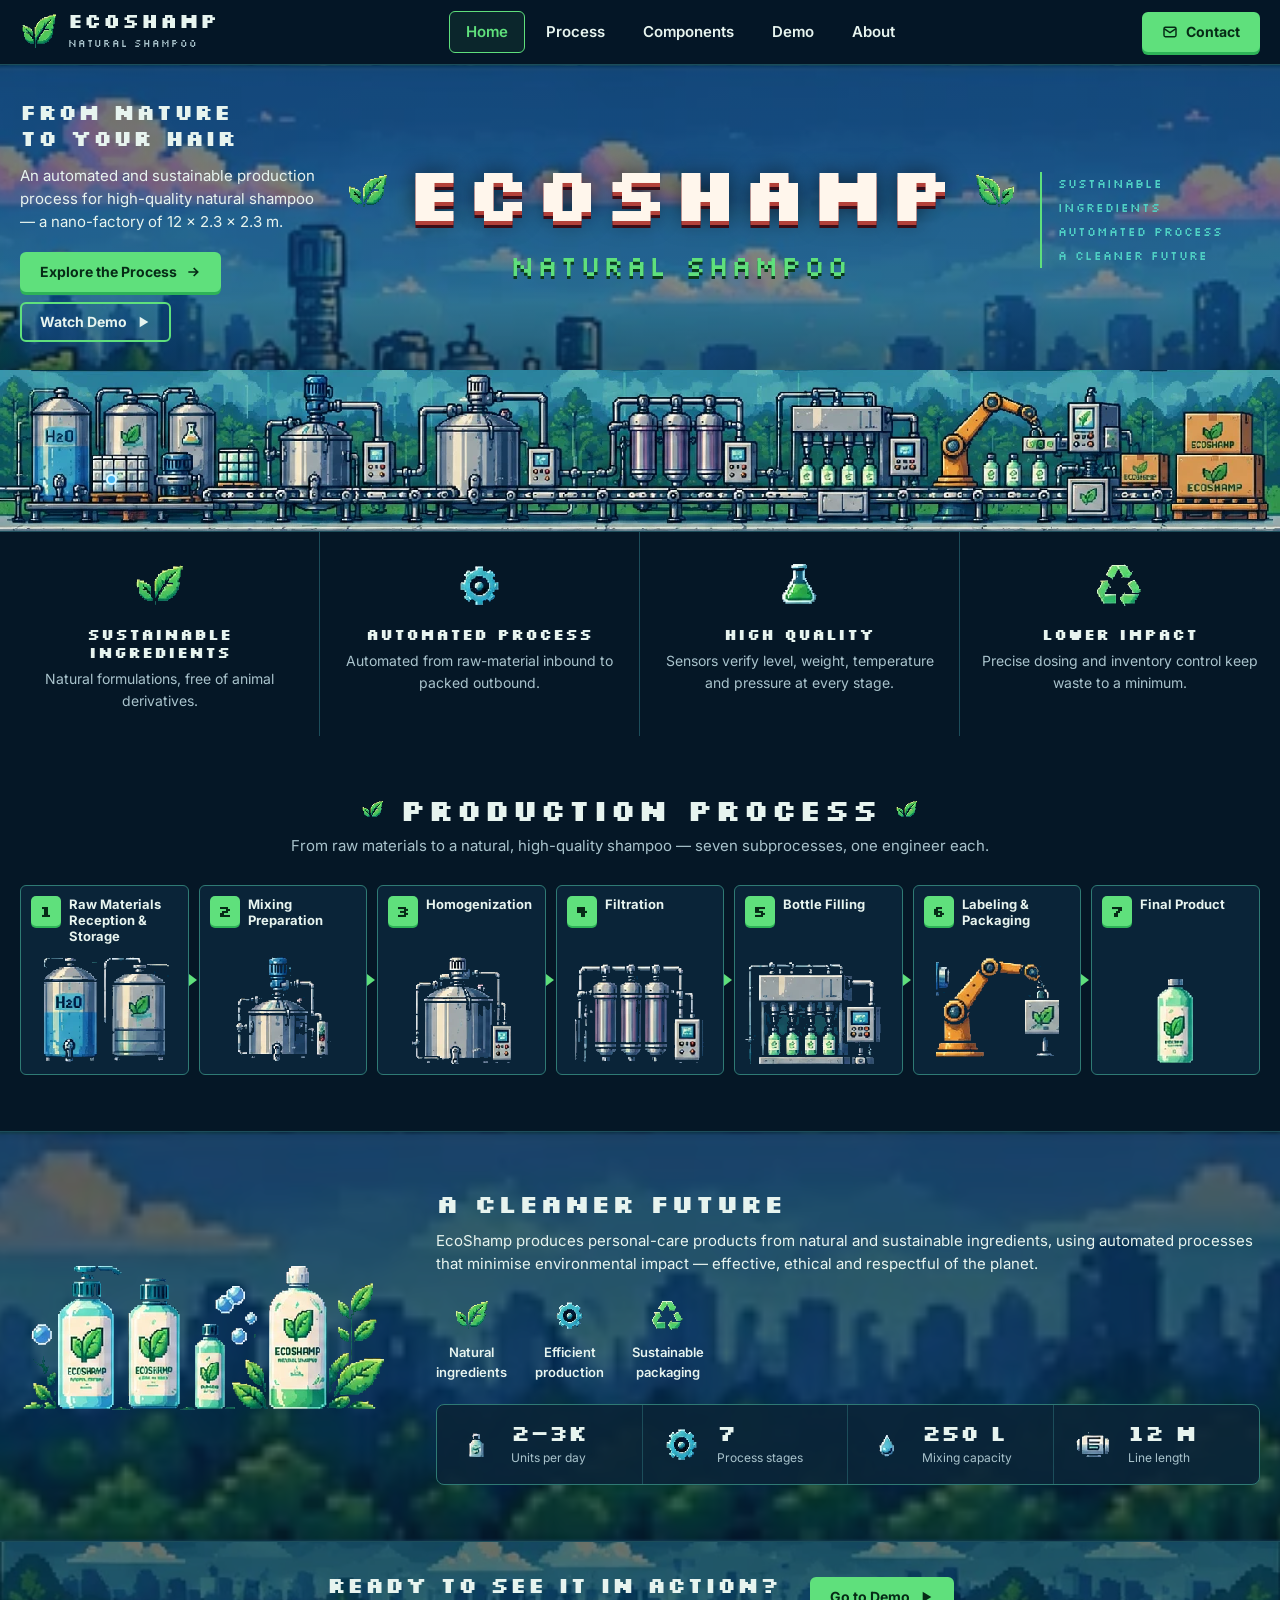
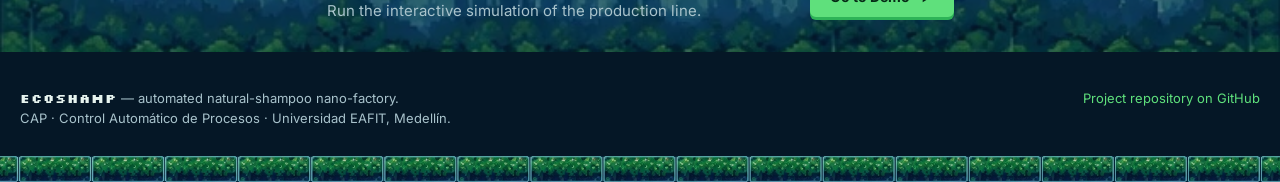
==== website/index.html @ e1535c57 "Add project website (home, process, components, interactive demo, about) Static HTML/CSS/JS site in " ====
<!doctype html>
<html lang="en">
<head>
<meta charset="utf-8">
<meta name="viewport" content="width=device-width, initial-scale=1">
<title>EcoShamp · Natural Shampoo</title>
<meta name="description" content="EcoShamp: an automated nano-factory for natural, sustainable shampoo. Seven subprocesses, sensors, actuators and control — Universidad EAFIT.">
<link rel="icon" href="assets/img/leaf_logo.png">
<link rel="preconnect" href="https://fonts.googleapis.com">
<link rel="preconnect" href="https://fonts.gstatic.com" crossorigin>
<link href="https://fonts.googleapis.com/css2?family=Inter:wght@400;500;600;700&family=Silkscreen:wght@400;700&display=swap" rel="stylesheet">
<link rel="stylesheet" href="assets/css/style.css">
<script src="assets/js/data.js"></script>
<script src="assets/js/common.js"></script>
</head>
<body>
<main>
  <section class="banner hero">
    <div class="sky"></div>
    <div class="wrap">
      <div class="hero-copy">
        <h3>From nature<br>to your hair</h3>
        <p>An automated and sustainable production process for high-quality natural shampoo — a nano-factory of 12 × 2.3 × 2.3 m.</p>
        <div class="btns">
          <a class="btn primary" href="process.html">Explore the Process <span style="display:inline-flex;width:16px" data-svg="arrow"></span></a>
          <a class="btn" href="demo.html">Watch Demo <span style="display:inline-flex;width:16px" data-svg="play"></span></a>
        </div>
      </div>
      <div class="hero-title">
        <div class="leafs"><img class="px" src="assets/img/f_leaf.png" alt=""><h1 class="title-xl">EcoShamp</h1><img class="px" src="assets/img/f_leaf.png" alt="" style="transform:scaleX(-1)"></div>
        <div class="title-sub" style="margin-top:14px">Natural Shampoo</div>
      </div>
      <ul class="hero-tags">
        <li>Sustainable ingredients</li>
        <li>Automated process</li>
        <li>A cleaner future</li>
      </ul>
    </div>
    <div class="hero-line line-stage">
      <img class="px" src="assets/img/line_full.webp" alt="The EcoShamp production line: storage tanks, mixer, homogenizer, filters, bottle filler, robotic labelling arm and packed boxes">
      <div class="belt" style="top:72%"></div>
    </div>
  </section>

  <section class="features" aria-label="Key features">
    <div class="feature"><img class="px" src="assets/img/f_leaf.png" alt=""><h3>Sustainable ingredients</h3><p>Natural formulations, free of animal derivatives.</p></div>
    <div class="feature"><img class="px" src="assets/img/f_gear.png" alt=""><h3>Automated process</h3><p>Automated from raw-material inbound to packed outbound.</p></div>
    <div class="feature"><img class="px" src="assets/img/f_flask.png" alt=""><h3>High quality</h3><p>Sensors verify level, weight, temperature and pressure at every stage.</p></div>
    <div class="feature"><img class="px" src="assets/img/f_recycle.png" alt=""><h3>Lower impact</h3><p>Precise dosing and inventory control keep waste to a minimum.</p></div>
  </section>

  <section class="section">
    <div class="wrap">
      <div class="section-head">
        <h2><img class="px" src="assets/img/f_leaf.png" alt="">Production process<img class="px" src="assets/img/f_leaf.png" alt=""></h2>
        <p>From raw materials to a natural, high-quality shampoo — seven subprocesses, one engineer each.</p>
      </div>
      <div class="stage-cards" id="stage-cards"></div>
    </div>
  </section>

  <section class="section impact">
    <div class="bg"></div>
    <div class="wrap">
      <img class="px" src="assets/img/bottle_group.png" alt="EcoShamp bottles">
      <div>
        <h2>A cleaner future</h2>
        <p>EcoShamp produces personal-care products from natural and sustainable ingredients, using automated processes that minimise environmental impact — effective, ethical and respectful of the planet.</p>
        <div class="pillars">
          <div><img class="px" src="assets/img/f_leaf.png" alt="">Natural<br>ingredients</div>
          <div><img class="px" src="assets/img/f_gear.png" alt="">Efficient<br>production</div>
          <div><img class="px" src="assets/img/f_recycle.png" alt="">Sustainable<br>packaging</div>
        </div>
        <div class="stats">
          <div class="stat"><img class="px" src="assets/img/icons/s_presence.png" alt=""><div><b>2–3k</b><span>Units per day</span></div></div>
          <div class="stat"><img class="px" src="assets/img/f_gear.png" alt=""><div><b>7</b><span>Process stages</span></div></div>
          <div class="stat"><img class="px" src="assets/img/icons/s_level.png" alt=""><div><b>250 L</b><span>Mixing capacity</span></div></div>
          <div class="stat"><img class="px" src="assets/img/icons/a_conveyor_motor.png" alt=""><div><b>12 m</b><span>Line length</span></div></div>
        </div>
      </div>
    </div>
  </section>

  <section class="cta">
    <div class="bg"></div>
    <div class="wrap">
      <div>
        <h2>Ready to see it in action?</h2>
        <p class="muted">Run the interactive simulation of the production line.</p>
      </div>
      <a class="btn primary" href="demo.html">Go to Demo <span style="display:inline-flex;width:16px" data-svg="play"></span></a>
    </div>
  </section>
</main>
<script>
document.addEventListener('DOMContentLoaded', () => {
  $$('[data-svg]').forEach(el => el.innerHTML = SVG[el.dataset.svg]);
  $('#stage-cards').innerHTML = STAGES.map(s => `
    <a class="stage-card" href="process.html#${s.id}">
      <header><span class="num">${s.n}</span><span>${esc(s.name)}</span></header>
      <div class="art">${spriteImgs(s.n === 1 ? ['tank_h2o', 'tank_leaf'] : s.n === 6 ? ['robot_arm'] : s.n === 7 ? ['final_bottle'] : s.sprites)}</div>
    </a>`).join('');
  animateBelt($('.hero .belt'));
});
</script>
</body>
</html>
---- website/assets/css/style.css ----
:root {
  --bg: #051726;
  --bg-2: #08213a;
  --panel: #0a2438;
  --panel-2: #0d2d45;
  --line: #1c4d5a;
  --line-strong: #2f7a74;
  --green: #5fe07c;
  --green-deep: #2eb358;
  --green-ink: #062b16;
  --teal: #4fd1c5;
  --blue: #45b4f0;
  --amber: #f3c13a;
  --red: #ff5d5d;
  --text: #e7f4ef;
  --text-2: #a9c3cc;
  --muted: #7896a3;
  --radius: 6px;
  --display: "Silkscreen", "Press Start 2P", monospace;
  --body: "Inter", system-ui, -apple-system, "Segoe UI", sans-serif;
  --maxw: 1320px;
}

* { box-sizing: border-box; }
html { scroll-behavior: smooth; }
body {
  margin: 0;
  background: var(--bg);
  color: var(--text);
  font-family: var(--body);
  font-size: 15px;
  line-height: 1.55;
  -webkit-font-smoothing: antialiased;
}
img { max-width: 100%; display: block; }
.px { image-rendering: pixelated; image-rendering: crisp-edges; }
a { color: var(--green); text-decoration: none; }
a:hover { text-decoration: underline; }
h1, h2, h3, h4 { margin: 0; font-weight: 700; line-height: 1.2; }
p { margin: 0; }
.wrap { max-width: var(--maxw); margin: 0 auto; padding: 0 20px; }

/* ---------- Nav ---------- */
.nav {
  position: sticky; top: 0; z-index: 50;
  background: rgba(5, 23, 38, 0.92);
  backdrop-filter: blur(8px);
  border-bottom: 1px solid var(--line);
}
.nav .wrap { display: flex; align-items: center; gap: 24px; height: 64px; }
.brand { display: flex; align-items: center; gap: 10px; color: var(--text); }
.brand:hover { text-decoration: none; }
.brand img { width: 38px; height: 38px; }
.brand b { font-family: var(--display); font-size: 20px; letter-spacing: 1px; display: block; line-height: 1; }
.brand small { font-family: var(--display); font-size: 10px; color: var(--text-2); letter-spacing: 1px; }
.nav ul { list-style: none; display: flex; gap: 4px; margin: 0 auto; padding: 0; }
.nav ul a {
  display: block; padding: 8px 16px; border-radius: var(--radius);
  color: var(--text); font-weight: 600; border: 1px solid transparent;
}
.nav ul a:hover { text-decoration: none; background: var(--panel-2); }
.nav ul a[aria-current="page"] { border-color: var(--green); color: var(--green); background: rgba(95, 224, 124, 0.08); }
.nav-toggle { display: none; margin-left: auto; background: none; border: 1px solid var(--line); color: var(--text); border-radius: var(--radius); padding: 6px 10px; font-size: 18px; }

/* ---------- Buttons ---------- */
.btn {
  display: inline-flex; align-items: center; gap: 8px; justify-content: center;
  padding: 10px 18px; border-radius: var(--radius);
  font: 700 14px/1 var(--body); cursor: pointer;
  border: 2px solid var(--green); color: var(--text); background: transparent;
  transition: background .15s, transform .1s, color .15s;
}
.btn:hover { text-decoration: none; background: rgba(95, 224, 124, 0.12); }
.btn:active { transform: translateY(1px); }
.btn.primary { background: var(--green); color: var(--green-ink); box-shadow: 0 3px 0 var(--green-deep); }
.btn.primary:hover { background: #7dea95; }
.btn.danger { border-color: var(--red); }
.btn.danger.on { background: var(--red); color: #2b0606; }
.btn[disabled] { opacity: .45; cursor: not-allowed; }
.btn svg { width: 16px; height: 16px; }

/* ---------- Common blocks ---------- */
.panel { background: var(--panel); border: 1px solid var(--line); border-radius: 8px; }
.panel-h { font-family: var(--display); font-size: 15px; color: var(--green); letter-spacing: .5px; text-transform: uppercase; }
.eyebrow { font-family: var(--display); color: var(--green); font-size: 13px; letter-spacing: 1px; text-transform: uppercase; }
.display { font-family: var(--display); letter-spacing: 1px; text-transform: uppercase; }
.title-xl {
  font-family: var(--display); text-transform: uppercase;
  font-size: clamp(34px, 7vw, 76px); letter-spacing: 2px; line-height: 1;
  color: #fff6ec;
  text-shadow: 0 4px 0 #b3413a, 0 7px 0 #3b0d18, 0 0 22px rgba(0,0,0,.6);
}
.title-sub { font-family: var(--display); color: var(--green); font-size: clamp(16px, 2.6vw, 28px); letter-spacing: 2px; text-transform: uppercase; text-shadow: 0 3px 0 #0b3a1c; }
.leafs { display: inline-flex; align-items: center; gap: 14px; }
.leafs img { width: clamp(28px, 4vw, 48px); }
.muted { color: var(--text-2); }
.small { font-size: 13px; }
.section { padding: 56px 0; border-bottom: 1px solid var(--line); }
.section-head { text-align: center; margin-bottom: 28px; }
.section-head h2 { font-family: var(--display); font-size: clamp(20px, 3vw, 30px); text-transform: uppercase; letter-spacing: 2px; display: inline-flex; align-items: center; gap: 14px; }
.section-head h2 img { width: 26px; }
.section-head p { color: var(--text-2); margin-top: 6px; }
.num {
  display: inline-grid; place-items: center; flex: none;
  width: 30px; height: 30px; border-radius: 5px;
  background: var(--green); color: var(--green-ink);
  font: 700 16px/1 var(--display);
  box-shadow: 0 2px 0 var(--green-deep);
}
.num.lg { width: 46px; height: 46px; font-size: 24px; }
.num.ghost { background: transparent; color: var(--teal); border: 2px solid var(--teal); box-shadow: none; border-radius: 50%; }
.chip { display: inline-flex; align-items: center; gap: 6px; font-size: 12px; padding: 3px 8px; border-radius: 4px; font-weight: 700; }
.chip.sensor { background: #1d5fae; color: #e6f1ff; }
.chip.actuator { background: #2a9d4f; color: #eafff0; }
.chip.control { background: #7a4bc4; color: #f3ecff; }
.chip.io { background: #9a6a12; color: #fff4dd; }
.status-dot { width: 10px; height: 10px; border-radius: 50%; display: inline-block; flex: none; }

/* ---------- Hero / banners ---------- */
.banner {
  position: relative; overflow: hidden;
  background: linear-gradient(#0b3552, #0a2a3f 55%, var(--bg));
  border-bottom: 1px solid var(--line);
}
.banner .sky { position: absolute; inset: 0; background: url(../img/landscape.webp) center 30% / cover; opacity: .55; }
.banner .sky::after { content: ""; position: absolute; inset: 0; background: linear-gradient(180deg, rgba(5,23,38,.25), rgba(5,23,38,.1) 50%, rgba(5,23,38,.9)); }
.banner > .wrap { position: relative; }

.hero .wrap { display: grid; grid-template-columns: 300px 1fr 220px; gap: 24px; align-items: center; padding-top: 34px; padding-bottom: 20px; }
.hero-copy h3 { font-family: var(--display); font-size: 22px; letter-spacing: 1px; text-transform: uppercase; }
.hero-copy p { margin: 12px 0 18px; color: var(--text); }
.hero-copy .btns { display: flex; gap: 10px; flex-wrap: wrap; }
.hero-title { text-align: center; }
.hero-tags { list-style: none; margin: 0; padding: 0 0 0 16px; border-left: 2px solid var(--green); font-family: var(--display); color: var(--teal); font-size: 12px; letter-spacing: 1px; line-height: 2; }
.hero-line { position: relative; margin-top: 8px; }
.hero-line img { width: 100%; }

/* conveyor bottles animation over the line image */
.line-stage { position: relative; }
.line-stage .belt { position: absolute; left: 0; right: 0; height: 0; }
.bottle-token {
  position: absolute; width: 11px; height: 17px; margin-left: -5px; top: -17px;
  background: #9df0b4; border: 2px solid #1d6b3a; border-radius: 2px 2px 3px 3px;
  box-shadow: 0 0 6px rgba(95,224,124,.7);
}
.bottle-token::before { content: ""; position: absolute; left: 1px; right: 1px; top: -5px; height: 4px; background: #e8f7f0; border: 1px solid #1d6b3a; }
.fluid-token { position: absolute; width: 11px; height: 11px; margin-left: -5px; top: -12px; border: 2px solid #d9f7ff; border-radius: 50%; background: var(--blue); box-shadow: 0 0 8px var(--blue); }

.page-banner .wrap { padding-top: 30px; padding-bottom: 24px; display: grid; grid-template-columns: 1fr minmax(0, 360px); gap: 24px; align-items: center; }
.page-banner h1 { font-family: var(--display); }
.page-banner .lead { font-size: 17px; margin-top: 10px; color: var(--text); }
.page-banner aside { color: var(--text); font-size: 14px; background: rgba(5,23,38,.7); border: 1px solid var(--line-strong); border-radius: 8px; padding: 14px 16px; }

/* ---------- Features ---------- */
.features { display: grid; grid-template-columns: repeat(4, 1fr); }
.feature { text-align: center; padding: 24px 18px; border-right: 1px solid var(--line); }
.feature:last-child { border-right: 0; }
.feature img { width: 58px; height: 58px; object-fit: contain; margin: 0 auto 12px; }
.feature h3 { font-family: var(--display); font-size: 15px; letter-spacing: 1px; text-transform: uppercase; }
.feature p { color: var(--text-2); font-size: 14px; margin-top: 6px; }

/* ---------- Process cards ---------- */
.stage-cards { display: grid; grid-template-columns: repeat(7, 1fr); gap: 10px; }
.stage-card {
  position: relative; display: flex; flex-direction: column;
  background: var(--panel); border: 1px solid var(--line-strong); border-radius: 6px;
  padding: 10px; color: var(--text); min-height: 190px; transition: border-color .15s, transform .15s;
}
.stage-card:hover { text-decoration: none; border-color: var(--green); transform: translateY(-2px); }
.stage-card header { display: flex; gap: 8px; align-items: flex-start; font-weight: 700; font-size: 13px; line-height: 1.25; min-height: 34px; }
.stage-card .art { flex: 1; display: flex; align-items: flex-end; justify-content: center; padding-top: 8px; }
.stage-card .art img { max-height: 110px; width: auto; }
.stage-card:not(:last-child)::after {
  content: ""; position: absolute; right: -11px; top: 50%; width: 0; height: 0; z-index: 2;
  border: 6px solid transparent; border-left: 8px solid var(--green); transform: translate(4px, -50%);
}

/* ---------- About / impact ---------- */
.impact { position: relative; overflow: hidden; }
.impact .bg { position: absolute; inset: 0; background: url(../img/forest_band.webp) bottom / cover; opacity: .35; }
.impact .wrap { position: relative; display: grid; grid-template-columns: 380px 1fr; gap: 36px; align-items: center; }
.impact h2 { font-family: var(--display); font-size: 26px; text-transform: uppercase; letter-spacing: 1px; }
.impact p { margin-top: 10px; color: var(--text); }
.pillars { display: flex; gap: 28px; margin: 20px 0 22px; flex-wrap: wrap; }
.pillars div { text-align: center; font-size: 13px; font-weight: 600; }
.pillars img { width: 40px; height: 40px; object-fit: contain; margin: 0 auto 6px; }
.stats { display: grid; grid-template-columns: repeat(4, 1fr); background: rgba(10, 36, 56, .92); border: 1px solid var(--line-strong); border-radius: 8px; }
.stat { display: flex; align-items: center; gap: 12px; padding: 16px; border-right: 1px solid var(--line); }
.stat:last-child { border-right: 0; }
.stat img { width: 46px; height: 46px; object-fit: contain; flex: none; }
.stat b { display: block; font-family: var(--display); font-size: 22px; line-height: 1.1; }
.stat span { font-size: 12px; color: var(--text-2); }

.cta { position: relative; overflow: hidden; padding: 30px 0; }
.cta .bg { position: absolute; inset: 0; background: url(../img/forest_strip.webp) center / cover; opacity: .45; }
.cta .wrap { position: relative; display: flex; align-items: center; justify-content: center; gap: 30px; flex-wrap: wrap; text-align: left; }
.cta h2 { font-family: var(--display); font-size: 22px; text-transform: uppercase; letter-spacing: 1px; }

/* ---------- Footer ---------- */
footer { position: relative; padding: 36px 0 28px; color: var(--text-2); font-size: 13px; }
footer .grass { position: absolute; left: 0; right: 0; bottom: 0; height: 26px; background: url(../img/grass_a.webp) repeat-x bottom / auto 26px; opacity: .8; }
footer .wrap { position: relative; display: flex; justify-content: space-between; gap: 20px; flex-wrap: wrap; padding-bottom: 26px; }

/* ---------- Process page ---------- */
.stepper { display: grid; grid-template-columns: repeat(7, 1fr); gap: 10px; }
.step {
  display: flex; align-items: center; gap: 10px; padding: 10px 12px; min-height: 58px;
  background: var(--panel); border: 1px solid var(--line-strong); border-radius: 6px;
  color: var(--text); font-weight: 600; font-size: 13px; line-height: 1.25; text-align: left; cursor: pointer; font-family: var(--body);
  position: relative;
}
.step:hover { border-color: var(--green); }
.step.active { border: 2px solid var(--green); background: rgba(95, 224, 124, .08); box-shadow: 0 0 0 3px rgba(95,224,124,.12); }
.step .num { width: 26px; height: 26px; font-size: 14px; }
.step img { width: 30px; height: 28px; object-fit: contain; }

.stage-detail { margin-top: 18px; }
.sd-head { display: grid; grid-template-columns: auto 1fr minmax(0, 520px); gap: 18px; align-items: center; padding: 16px 20px; }
.sd-head h2 { font-family: var(--display); font-size: 24px; text-transform: uppercase; letter-spacing: 1px; }
.sd-head .owner { color: var(--teal); font-size: 13px; margin-top: 4px; }
.sd-body { display: grid; grid-template-columns: 280px 1fr 330px; gap: 14px; margin-top: 14px; }
.sd-col { padding: 16px; }
.inputs { list-style: none; margin: 12px 0 0; padding: 0; display: grid; gap: 12px; }
.inputs li { display: flex; gap: 12px; align-items: center; }
.inputs .ico { width: 34px; height: 34px; border-radius: 6px; display: grid; place-items: center; background: var(--panel-2); border: 1px solid var(--line); flex: none; }
.inputs .ico img { width: 30px; height: 26px; object-fit: contain; }
.inputs b { display: block; font-size: 14px; }
.inputs span { font-size: 13px; color: var(--text-2); }
.scene {
  position: relative; border-radius: 6px; overflow: hidden; border: 1px solid var(--line-strong);
  background: url(../img/landscape.webp) center 20% / cover;
  display: flex; align-items: flex-end; justify-content: center; gap: 10px; padding: 26px 16px 0; min-height: 250px;
}
.scene::after { content: ""; position: absolute; left: 0; right: 0; bottom: 0; height: 26px; background: url(../img/conveyor_frame.webp) center / cover; opacity: .9; }
.scene img { position: relative; z-index: 1; max-height: 200px; width: auto; margin-bottom: 18px; filter: drop-shadow(0 4px 4px rgba(0,0,0,.4)); }
.flow { display: grid; grid-template-columns: repeat(auto-fit, minmax(150px, 1fr)); gap: 10px; margin-top: 12px; }
.flow-step { position: relative; background: var(--panel-2); border: 1px solid var(--line); border-radius: 6px; padding: 12px; }
.flow-step h4 { display: flex; align-items: center; gap: 8px; font-size: 14px; }
.flow-step h4 .num { width: 22px; height: 22px; font-size: 12px; }
.flow-step p { font-size: 13px; color: var(--text-2); margin-top: 6px; }
.kit { display: grid; grid-template-columns: repeat(3, 1fr); gap: 1px; background: var(--panel); border: 1px solid var(--line); border-radius: 6px; overflow: hidden; margin-top: 12px; }
.kit div { background: var(--panel); outline: 1px solid var(--line); padding: 10px 6px; text-align: center; font-size: 12px; font-weight: 600; line-height: 1.25; }
.kit img { width: 46px; height: 40px; object-fit: contain; margin: 0 auto 6px; }
.kit small { display: block; color: var(--text-2); font-weight: 400; }
.notes { list-style: none; margin: 10px 0 0; padding: 0; display: grid; gap: 6px; font-size: 13px; color: var(--text-2); }
.notes li::before { content: "▸ "; color: var(--green); }
.pager { display: flex; align-items: center; justify-content: space-between; gap: 16px; margin-top: 18px; flex-wrap: wrap; }
.dots { display: flex; align-items: center; }
.dots button { width: 34px; height: 34px; border-radius: 50%; border: 2px solid var(--line-strong); background: var(--panel); color: var(--text); font: 700 14px var(--body); cursor: pointer; }
.dots button.active { background: var(--green); color: var(--green-ink); border-color: var(--green); }
.dots i { width: 14px; height: 2px; background: var(--line-strong); }
.dims { display: flex; align-items: center; gap: 12px; padding: 12px 16px; }
.dims img { height: 40px; width: auto; }

.mef { margin-top: 14px; }
.mef table { width: 100%; border-collapse: collapse; font-size: 13px; }
.mef th, .mef td { text-align: left; padding: 7px 8px; border-bottom: 1px solid var(--line); vertical-align: top; }
.mef th { color: var(--text-2); font-weight: 600; }
.mef code, code { font-family: ui-monospace, "SF Mono", Menlo, monospace; font-size: 12.5px; background: var(--panel-2); padding: 1px 5px; border-radius: 3px; color: #cfe; }

/* ---------- Components page ---------- */
.comp-hero .wrap { grid-template-columns: minmax(0, 1fr) minmax(0, 1.1fr); }
.values { display: grid; grid-template-columns: repeat(4, 1fr); gap: 0; }
.values div { padding: 6px 16px; border-left: 1px solid var(--line-strong); }
.values img { width: 40px; height: 40px; object-fit: contain; margin-bottom: 8px; }
.values b { display: block; font-size: 15px; }
.values span { font-size: 13px; color: var(--text-2); }
.toolbar { display: flex; gap: 8px; flex-wrap: wrap; align-items: center; padding: 14px 0; }
.toolbar .tab { display: inline-flex; align-items: center; gap: 8px; padding: 9px 14px; border-radius: 6px; border: 1px solid var(--line-strong); background: var(--panel); color: var(--text); font: 600 14px var(--body); cursor: pointer; }
.toolbar .tab.active { background: var(--green); color: var(--green-ink); border-color: var(--green); }
.toolbar .tab img { width: 22px; height: 20px; object-fit: contain; }
.search { margin-left: auto; position: relative; }
.search input { width: 260px; max-width: 100%; padding: 10px 12px 10px 36px; border-radius: 6px; border: 1px solid var(--line-strong); background: var(--bg-2); color: var(--text); font: 14px var(--body); }
.search svg { position: absolute; left: 11px; top: 50%; transform: translateY(-50%); width: 16px; height: 16px; color: var(--text-2); }
.line-hotspots { position: relative; }
.hotspot { position: absolute; top: 0; bottom: 0; border: 2px solid transparent; border-radius: 6px; cursor: pointer; background: none; padding: 0; }
.hotspot:hover, .hotspot.active { border-color: var(--green); background: rgba(95,224,124,.08); }
.hotspot .num { position: absolute; top: 6px; left: 6px; width: 24px; height: 24px; font-size: 13px; }
.comp-layout { display: grid; grid-template-columns: 240px 1fr; gap: 16px; margin-top: 18px; }
.filters { padding: 16px; align-self: start; position: sticky; top: 80px; }
.filters label.h { display: block; font-weight: 700; font-size: 14px; margin: 14px 0 6px; }
.filters select { width: 100%; padding: 9px 10px; border-radius: 6px; border: 1px solid var(--line-strong); background: var(--bg-2); color: var(--text); font: 14px var(--body); }
.filters .check { display: flex; gap: 8px; align-items: center; font-size: 14px; padding: 4px 0; cursor: pointer; }
.filters input[type=checkbox] { accent-color: var(--green); width: 16px; height: 16px; }
.filters .btn { width: 100%; margin-top: 16px; }
.comp-head { display: flex; justify-content: space-between; align-items: center; gap: 10px; flex-wrap: wrap; margin-bottom: 12px; }
.comp-head h2 { font-size: 20px; }
.comp-head h2 span { color: var(--text-2); font-weight: 400; font-size: 15px; }
.comp-grid { display: grid; grid-template-columns: repeat(auto-fill, minmax(200px, 1fr)); gap: 12px; }
.comp {
  display: flex; flex-direction: column; background: var(--panel); border: 1px solid var(--line-strong); border-radius: 6px; padding: 10px 12px 12px;
}
.comp .top { display: flex; justify-content: space-between; align-items: flex-start; }
.comp .top img { width: 64px; height: 56px; object-fit: contain; margin: 0 auto; }
.comp h3 { font-size: 15px; margin-top: 8px; }
.comp p { font-size: 13px; color: var(--text-2); margin-top: 4px; flex: 1; }
.comp .foot { display: flex; justify-content: space-between; align-items: center; margin-top: 10px; gap: 6px; flex-wrap: wrap; }
.comp .foot .stages { font-size: 12px; background: var(--panel-2); border: 1px solid var(--line); border-radius: 4px; padding: 2px 7px; }
.comp .foot button { font: 600 12px var(--body); color: var(--text); background: none; border: 1px solid var(--green); border-radius: 4px; padding: 3px 8px; cursor: pointer; }
.empty { padding: 40px; text-align: center; color: var(--text-2); }

dialog { background: var(--panel); color: var(--text); border: 1px solid var(--green); border-radius: 8px; max-width: 520px; width: calc(100% - 32px); padding: 0; }
dialog::backdrop { background: rgba(2, 10, 18, .7); }
dialog .d-in { padding: 20px; }
dialog .d-top { display: flex; gap: 16px; align-items: center; }
dialog .d-top img { width: 80px; height: 70px; object-fit: contain; }
dialog h3 { font-size: 20px; }
dialog p { margin-top: 12px; color: var(--text-2); }
dialog .close { float: right; background: none; border: 0; color: var(--text); font-size: 22px; cursor: pointer; }

/* ---------- Demo page ---------- */
.demo-line { position: relative; margin-top: 14px; border-top: 1px solid var(--line); border-bottom: 1px solid var(--line); background: #0a2c43; }
.demo-line img.line { width: 100%; }
.demo-line .lbl { position: absolute; top: 6px; display: flex; align-items: center; gap: 6px; padding: 4px 8px; background: rgba(5,23,38,.85); border: 1px solid var(--line-strong); border-radius: 5px; font-size: 12px; font-weight: 700; cursor: pointer; color: var(--text); font-family: var(--body); transform: translateX(-50%); white-space: nowrap; }
.demo-line .lbl .num { width: 20px; height: 20px; font-size: 11px; }
.demo-line .lbl.active { border-color: var(--green); box-shadow: 0 0 0 2px rgba(95,224,124,.3); }
.demo-line .zone { position: absolute; top: 0; bottom: 0; pointer-events: none; transition: background .2s; }
.demo-line .zone.active { background: rgba(95, 224, 124, .1); box-shadow: inset 0 0 0 2px rgba(95,224,124,.5); }
.demo-line .zone.running::after { content: ""; position: absolute; left: 50%; top: 42px; width: 10px; height: 10px; margin-left: -5px; border-radius: 50%; background: var(--green); box-shadow: 0 0 10px var(--green); animation: blink 1s infinite; }
@keyframes blink { 50% { opacity: .2; } }
.demo-grid { display: grid; grid-template-columns: 1fr 1.15fr 1.25fr; gap: 12px; margin-top: 14px; }
.demo-grid .panel { padding: 14px 16px; }
.ctl-btns { display: grid; grid-template-columns: repeat(3, 1fr); gap: 8px; margin-top: 12px; }
.param { display: grid; grid-template-columns: 130px 1fr 70px; align-items: center; gap: 10px; font-size: 14px; margin-top: 8px; }
.param output { font-variant-numeric: tabular-nums; text-align: right; color: var(--text-2); }
input[type=range] { -webkit-appearance: none; appearance: none; width: 100%; height: 8px; border-radius: 4px; background: linear-gradient(90deg, var(--green) var(--p, 50%), #1a3d52 var(--p, 50%)); outline: none; }
input[type=range]::-webkit-slider-thumb { -webkit-appearance: none; width: 18px; height: 18px; border-radius: 50%; background: #d9f7ff; border: 3px solid var(--blue); cursor: pointer; }
input[type=range]::-moz-range-thumb { width: 14px; height: 14px; border-radius: 50%; background: #d9f7ff; border: 3px solid var(--blue); cursor: pointer; }
.kpis { display: grid; grid-template-columns: repeat(2, 1fr); gap: 8px; margin-top: 12px; }
.kpi { display: flex; gap: 8px; align-items: center; background: var(--panel-2); border: 1px solid var(--line); border-radius: 6px; padding: 10px 8px; min-width: 0; }
.kpi img { width: 30px; height: 30px; object-fit: contain; flex: none; }
.kpi b { display: block; font-size: 19px; font-variant-numeric: tabular-nums; line-height: 1.1; }
.kpi span { font-size: 11.5px; color: var(--text-2); line-height: 1.2; display: block; }
.demo-grid-2 { display: grid; grid-template-columns: 1fr 1.7fr 1.2fr; gap: 12px; margin-top: 12px; }
.demo-grid-2 > .panel { padding: 14px 16px; }
.info-scene { height: 110px; border-radius: 6px; margin-top: 10px; background: url(../img/landscape.webp) center 20% / cover; display: flex; align-items: flex-end; justify-content: center; gap: 4px; overflow: hidden; border: 1px solid var(--line-strong); }
.info-scene img { max-height: 96px; width: auto; }
.info-title { display: flex; gap: 10px; align-items: center; margin-top: 12px; font-weight: 700; font-size: 16px; }
.info-desc { font-size: 14px; color: var(--text); margin-top: 8px; }
.key-el { display: grid; grid-template-columns: repeat(4, 1fr); gap: 6px; margin-top: 8px; }
.key-el div { text-align: center; background: var(--panel-2); border: 1px solid var(--line); border-radius: 6px; padding: 8px 4px; font-size: 11px; line-height: 1.2; }
.key-el img { width: 34px; height: 30px; object-fit: contain; margin: 0 auto 4px; }
.info-btns { display: grid; grid-template-columns: 1fr 1fr; gap: 8px; margin-top: 12px; }
.tabs { display: flex; gap: 6px; flex-wrap: wrap; }
.tabs button { padding: 9px 16px; border-radius: 6px; border: 1px solid var(--line-strong); background: var(--panel-2); color: var(--text); font: 600 14px var(--body); cursor: pointer; }
.tabs button.active { background: var(--green); color: var(--green-ink); border-color: var(--green); }
.tab-body { margin-top: 12px; border: 1px solid var(--line); border-radius: 6px; min-height: 330px; background-color: #071d30; background-image: linear-gradient(rgba(79,209,197,.06) 1px, transparent 1px), linear-gradient(90deg, rgba(79,209,197,.06) 1px, transparent 1px); background-size: 22px 22px; padding: 14px; position: relative; }
.pf { display: flex; align-items: flex-end; justify-content: center; gap: 14px; min-height: 250px; position: relative; flex-wrap: wrap; padding-bottom: 22px; }
.pf::after { content: ""; position: absolute; left: 0; right: 0; bottom: 0; height: 18px; background: url(../img/conveyor_frame.webp) center / cover; opacity: .75; }
.pf figure { margin: 0; display: flex; flex-direction: column; align-items: center; gap: 6px; position: relative; z-index: 1; }
.pf figcaption { font-size: 12px; background: rgba(5,23,38,.9); border: 1px solid var(--line-strong); border-radius: 4px; padding: 3px 8px; text-align: center; }
.pf figcaption b { display: block; font-variant-numeric: tabular-nums; color: var(--text-2); font-weight: 500; }
.pf img { max-height: 150px; width: auto; }
.pf .arrow { align-self: center; color: var(--teal); font-size: 13px; font-weight: 700; text-align: center; }
.io-list { display: grid; grid-template-columns: 1fr 1fr; gap: 14px; }
.io-list h4 { font-size: 14px; margin-bottom: 8px; display: flex; gap: 8px; align-items: center; }
.io-row { display: flex; align-items: center; gap: 10px; padding: 6px 8px; border-radius: 5px; background: rgba(13, 45, 69, .8); margin-bottom: 6px; font-size: 13px; }
.io-row img { width: 30px; height: 26px; object-fit: contain; flex: none; }
.io-row .st { margin-left: auto; font-size: 11px; font-weight: 700; padding: 2px 6px; border-radius: 3px; background: #213b4d; color: var(--text-2); white-space: nowrap; }
.io-row .st.on { background: var(--green); color: var(--green-ink); }
.chart-wrap { position: relative; }
.chart-wrap canvas { width: 100%; height: 260px; display: block; }
.chart-tip { position: absolute; pointer-events: none; background: #06131f; border: 1px solid var(--line-strong); border-radius: 5px; padding: 6px 9px; font-size: 12px; white-space: nowrap; transform: translate(-50%, -110%); display: none; }
.chart-sel { display: flex; gap: 8px; align-items: center; margin-bottom: 8px; font-size: 13px; flex-wrap: wrap; }
.chart-sel select, .mini-sel { padding: 5px 8px; border-radius: 5px; border: 1px solid var(--line-strong); background: var(--bg-2); color: var(--text); font: 13px var(--body); }
.live { display: grid; grid-template-columns: repeat(2, 1fr); gap: 8px; margin-top: 10px; }
.reading { background: var(--panel-2); border: 1px solid var(--line); border-radius: 6px; padding: 9px 10px; }
.reading small { display: block; font-size: 12px; color: var(--text-2); line-height: 1.25; min-height: 30px; }
.reading b { font-size: 20px; font-variant-numeric: tabular-nums; }
.reading em { font-style: normal; font-size: 13px; color: var(--text-2); margin-left: 3px; }
.bar { height: 8px; border-radius: 4px; background: #1a3d52; margin-top: 6px; overflow: hidden; }
.bar i { display: block; height: 100%; background: var(--blue); transition: width .3s; }
.head-row h2 { white-space: nowrap; }
.head-row { display: flex; justify-content: space-between; align-items: center; gap: 8px; }
.mef-live { margin-top: 12px; }
.mef-states { display: grid; grid-template-columns: repeat(4, 1fr); gap: 5px; margin-top: 8px; }
.mef-states div { font: 600 11px/1.2 ui-monospace, Menlo, monospace; text-align: center; padding: 7px 3px; border-radius: 4px; border: 1px solid var(--line); background: var(--panel-2); color: var(--text-2); overflow-wrap: anywhere; }
.mef-states div.on { background: var(--green); color: var(--green-ink); border-color: var(--green); }
.lamps { display: flex; gap: 8px; flex-wrap: wrap; margin-top: 10px; }
.lamp { display: flex; align-items: center; gap: 5px; font: 600 11px ui-monospace, Menlo, monospace; padding: 4px 7px; border-radius: 4px; background: var(--panel-2); border: 1px solid var(--line); color: var(--text-2); }
.lamp i { width: 9px; height: 9px; border-radius: 50%; background: #2d4556; }
.lamp.on { color: var(--text); }
.lamp.on i { background: var(--green); box-shadow: 0 0 6px var(--green); }
.legend { display: flex; gap: 14px; flex-wrap: wrap; font-size: 13px; color: var(--text-2); margin-top: 10px; }
.legend span { display: inline-flex; gap: 6px; align-items: center; }
.sim-note { font-size: 12px; color: var(--muted); margin-top: 10px; }
.sim-state { display: inline-flex; align-items: center; gap: 6px; font-size: 13px; font-weight: 700; }

/* ---------- About page ---------- */
.about-grid { display: grid; grid-template-columns: 1fr 1fr; gap: 16px; }
.about-grid .panel { padding: 20px; }
.about-grid h3 { font-family: var(--display); font-size: 17px; letter-spacing: 1px; text-transform: uppercase; color: var(--green); margin-bottom: 10px; }
.team { display: grid; grid-template-columns: repeat(auto-fill, minmax(190px, 1fr)); gap: 10px; }
.member { display: flex; gap: 10px; align-items: center; background: var(--panel); border: 1px solid var(--line-strong); border-radius: 6px; padding: 12px; }
.member.me { border-color: var(--green); }
.member b { display: block; font-size: 14px; }
.member span { font-size: 12.5px; color: var(--text-2); }
.docs { display: grid; grid-template-columns: repeat(auto-fill, minmax(230px, 1fr)); gap: 10px; }
.doc { display: flex; gap: 12px; align-items: center; background: var(--panel); border: 1px solid var(--line-strong); border-radius: 6px; padding: 14px; color: var(--text); }
.doc:hover { border-color: var(--green); text-decoration: none; }
.doc .ic { width: 40px; height: 40px; border-radius: 6px; background: var(--panel-2); display: grid; place-items: center; flex: none; color: var(--green); }
.doc .ic svg { width: 22px; height: 22px; }
.doc b { display: block; font-size: 14px; }
.doc span { font-size: 12.5px; color: var(--text-2); }
.benefits { display: grid; grid-template-columns: repeat(3, 1fr); gap: 10px; }
.benefit { background: var(--panel-2); border: 1px solid var(--line); border-radius: 6px; padding: 12px; font-size: 13px; }
.benefit b { display: block; font-size: 14px; margin-bottom: 4px; color: var(--text); }
.benefit ul { margin: 0; padding-left: 18px; color: var(--text-2); }

/* ---------- Responsive ---------- */
@media (max-width: 1180px) {
  .hero .wrap { grid-template-columns: 1fr; text-align: center; }
  .hero-copy .btns { justify-content: center; }
  .hero-tags { display: none; }
  .stage-cards { grid-template-columns: repeat(4, 1fr); }
  .stage-card::after { display: none; }
  .stepper { grid-template-columns: repeat(4, 1fr); }
  .sd-body { grid-template-columns: 1fr 1fr; }
  .sd-body .sd-mid { grid-column: 1 / -1; order: -1; }
  .demo-grid, .demo-grid-2 { grid-template-columns: 1fr 1fr; }
  .demo-grid > :last-child, .demo-grid-2 > :nth-child(2) { grid-column: 1 / -1; }
  .demo-grid-2 > :nth-child(2) { order: -1; }
  .comp-hero .wrap { grid-template-columns: 1fr; }
  .impact .wrap { grid-template-columns: 1fr; }
  .impact .wrap > img { max-width: 360px; margin: 0 auto; }
  .demo-line .lbl { display: none; }
}
@media (max-width: 820px) {
  .nav ul { display: none; position: absolute; top: 64px; left: 0; right: 0; flex-direction: column; background: var(--bg); border-bottom: 1px solid var(--line); padding: 10px 16px; }
  .nav ul.open { display: flex; }
  .nav-toggle { display: block; }
  .nav .btn.contact { display: none; }
  .features { grid-template-columns: 1fr 1fr; }
  .feature:nth-child(2) { border-right: 0; }
  .feature { border-bottom: 1px solid var(--line); }
  .stage-cards { grid-template-columns: repeat(2, 1fr); }
  .stats { grid-template-columns: 1fr 1fr; }
  .stat:nth-child(2) { border-right: 0; }
  .stepper { grid-template-columns: repeat(2, 1fr); }
  .sd-head { grid-template-columns: auto 1fr; }
  .sd-head > p { grid-column: 1 / -1; }
  .sd-body, .demo-grid, .demo-grid-2, .about-grid, .comp-layout { grid-template-columns: 1fr; }
  .demo-grid > *, .demo-grid-2 > * { grid-column: auto !important; }
  .filters { position: static; }
  .page-banner .wrap { grid-template-columns: 1fr; }
  .values { grid-template-columns: 1fr 1fr; row-gap: 14px; }
  .kpis { grid-template-columns: 1fr 1fr; }
  .io-list { grid-template-columns: 1fr; }
  .benefits { grid-template-columns: 1fr; }
  .search { margin-left: 0; width: 100%; }
  .search input { width: 100%; }
  .param { grid-template-columns: 110px 1fr 62px; }
  .wrap { padding: 0 16px; }
}
@media (prefers-reduced-motion: reduce) {
  * { animation: none !important; transition: none !important; }
}

/* keep grid children from forcing horizontal overflow */
.demo-grid > *, .demo-grid-2 > *, .sd-body > *, .comp-layout > *, .about-grid > *, .stepper > * { min-width: 0; }
.step span:last-child { min-width: 0; overflow-wrap: anywhere; }
.head-row { flex-wrap: wrap; }
.mini-sel { max-width: 100%; min-width: 0; }
@media (max-width: 1180px) { .hero-title { order: -1; } }
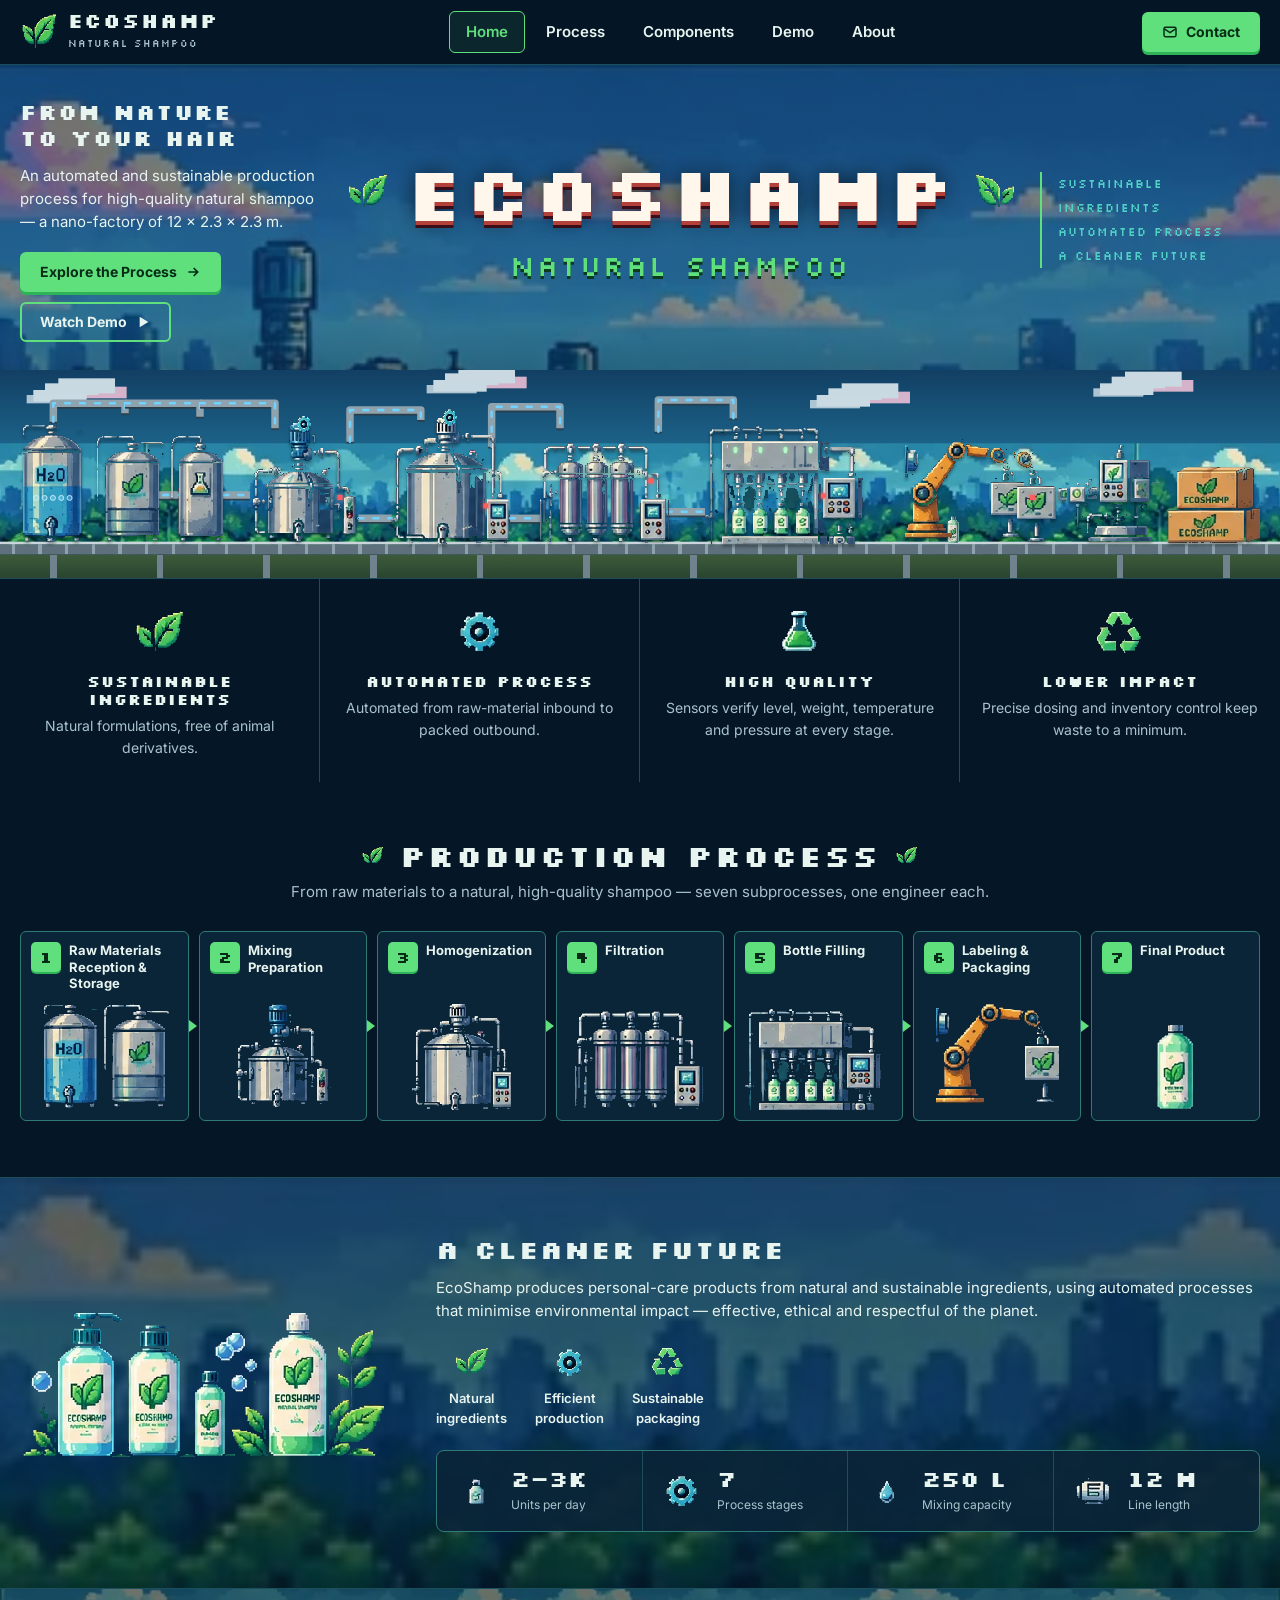
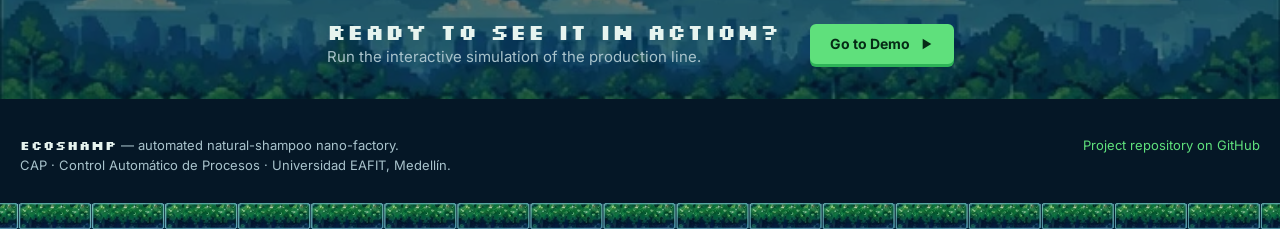
==== commit e42cb0f6: "Fix 404 on subpages and animate the home production line Drop cleanUrls from vercel.json so the .htm" ====
--- a/website/index.html
+++ b/website/index.html
@@ -12,6 +12,7 @@
 <link rel="stylesheet" href="assets/css/style.css">
 <script src="assets/js/data.js"></script>
 <script src="assets/js/common.js"></script>
+<script src="assets/js/linesim.js"></script>
 </head>
 <body>
 <main>
@@ -36,10 +37,7 @@
         <li>A cleaner future</li>
       </ul>
     </div>
-    <div class="hero-line line-stage">
-      <img class="px" src="assets/img/line_full.webp" alt="The EcoShamp production line: storage tanks, mixer, homogenizer, filters, bottle filler, robotic labelling arm and packed boxes">
-      <div class="belt" style="top:72%"></div>
-    </div>
+    <div class="hero-line" id="line-sim" role="img" aria-label="Animated EcoShamp production line: storage tanks, mixer, homogenizer, filters, bottle filler, robotic labelling arm and packed boxes"></div>
   </section>
 
   <section class="features" aria-label="Key features">
@@ -100,7 +98,7 @@
       <header><span class="num">${s.n}</span><span>${esc(s.name)}</span></header>
       <div class="art">${spriteImgs(s.n === 1 ? ['tank_h2o', 'tank_leaf'] : s.n === 6 ? ['robot_arm'] : s.n === 7 ? ['final_bottle'] : s.sprites)}</div>
     </a>`).join('');
-  animateBelt($('.hero .belt'));
+  lineSim($('#line-sim'));
 });
 </script>
 </body>
--- a/website/assets/css/style.css
+++ b/website/assets/css/style.css
@@ -462,3 +462,44 @@
 .head-row { flex-wrap: wrap; }
 .mini-sel { max-width: 100%; min-width: 0; }
 @media (max-width: 1180px) { .hero-title { order: -1; } }
+
+/* ---------- Animated production line ---------- */
+.ls-host { position: relative; overflow: hidden; width: 100%; }
+.ls { position: absolute; left: 0; top: 0; transform-origin: 0 0; overflow: hidden; }
+.ls-sky { position: absolute; inset: 0; background: linear-gradient(#123f63, #1f6b92 45%, #298aa0 60%); }
+.ls-trees { position: absolute; left: 0; right: 0; bottom: 18px; height: 144px; background: url(../img/forest_strip.webp) repeat-x bottom / auto 150px; }
+.ls-pipes { position: absolute; inset: 0; width: 100%; height: 100%; }
+.ls-pipes .p { fill: none; stroke: #8fa3ae; stroke-width: 9; stroke-linejoin: round; }
+.ls-pipes .p { filter: drop-shadow(0 2px 0 #2c3d48); }
+.ls-pipes .f { fill: none; stroke: #6fd2ff; stroke-width: 3; stroke-dasharray: 6 12; stroke-linecap: round; animation: ls-flow 1s linear infinite; }
+@keyframes ls-flow { to { stroke-dashoffset: -18; } }
+.ls-belt { position: absolute; left: 0; right: 0; height: 18px; border-top: 3px solid #c9d5db; border-bottom: 3px solid #43545f;
+  background: repeating-linear-gradient(90deg, #5d707c 0 14px, #8ea2ad 14px 18px, #5d707c 18px 32px); animation: ls-belt 0.9s linear infinite; }
+@keyframes ls-belt { to { background-position: 32px 0; } }
+.ls-legs { position: absolute; left: 0; right: 0; bottom: 0; background: repeating-linear-gradient(90deg, transparent 0 60px, #6f828d 60px 68px, transparent 68px 128px) , linear-gradient(#3c5a3a, #2a4430); }
+.ls-m { position: absolute; bottom: 41px; filter: drop-shadow(0 3px 2px rgba(0,0,0,.35)); }
+.ls-m.arm { transform-origin: 30% 95%; animation: ls-arm 3.2s ease-in-out infinite; }
+@keyframes ls-arm { 0%, 100% { transform: rotate(-3deg); } 50% { transform: rotate(4deg) translateY(-2px); } }
+.ls-m.boxes { animation: ls-box 1.9s ease-in-out infinite; transform-origin: 50% 100%; }
+@keyframes ls-box { 0%, 85%, 100% { transform: scale(1); } 92% { transform: scale(1.03, .97); } }
+.ls-gear { position: absolute; width: 26px; height: 26px; animation: ls-spin 2.4s linear infinite; }
+.ls-gear.rev { animation-direction: reverse; animation-duration: 1.6s; }
+@keyframes ls-spin { to { transform: rotate(360deg); } }
+.ls-drop { position: absolute; top: 92px; width: 5px; height: 8px; border-radius: 50% 50% 50% 50% / 30% 30% 70% 70%; background: #b8f5c8; box-shadow: 0 0 5px #7ee39a; animation: ls-drop 1s ease-in infinite; }
+@keyframes ls-drop { 0% { transform: translateY(0); opacity: 0; } 15% { opacity: 1; } 100% { transform: translateY(40px); opacity: 0; } }
+.ls-led { position: absolute; width: 6px; height: 6px; background: #ff5d5d; box-shadow: 0 0 6px #ff5d5d; z-index: 2; animation: ls-led 1.1s steps(1) infinite; }
+@keyframes ls-led { 50% { background: #5fe07c; box-shadow: 0 0 6px #5fe07c; } }
+.ls-bubble { position: absolute; top: 150px; width: 7px; height: 7px; border-radius: 50%; border: 1.5px solid #d4f3ff; background: rgba(160,220,255,.35); z-index: 3; animation: ls-bub 3.5s ease-in infinite; }
+@keyframes ls-bub { 0% { transform: translateY(0); opacity: 0; } 20% { opacity: 1; } 100% { transform: translate(6px, -70px); opacity: 0; } }
+.ls-bottles { position: absolute; inset: 0; z-index: 1; }
+.ls-bottle { position: absolute; top: 176px; width: 26px; height: auto; margin-left: -13px; filter: saturate(.6) brightness(.95); }
+.ls-bottle.labeled { filter: none; }
+.ls-m { z-index: 2; }
+.ls-gear, .ls-drop { z-index: 3; }
+.ls.paused *, .ls.paused { animation-play-state: paused !important; }
+.ls img { max-width: none; }
+.ls .ls-m { width: auto; }
+.ls .ls-gear { width: 26px; }
+.ls .ls-bottle { width: 26px; }
+.ls-cloud { position: absolute; width: 64px; height: 14px; background: #e9f3f7; opacity: .85; box-shadow: 14px -8px 0 0 #e9f3f7, 32px -12px 0 2px #e9f3f7, 48px -4px 0 0 #f7c6dc, -10px 4px 0 -2px #c8dbe4; animation: ls-cloud linear infinite alternate; }
+@keyframes ls-cloud { to { transform: translateX(120px); } }
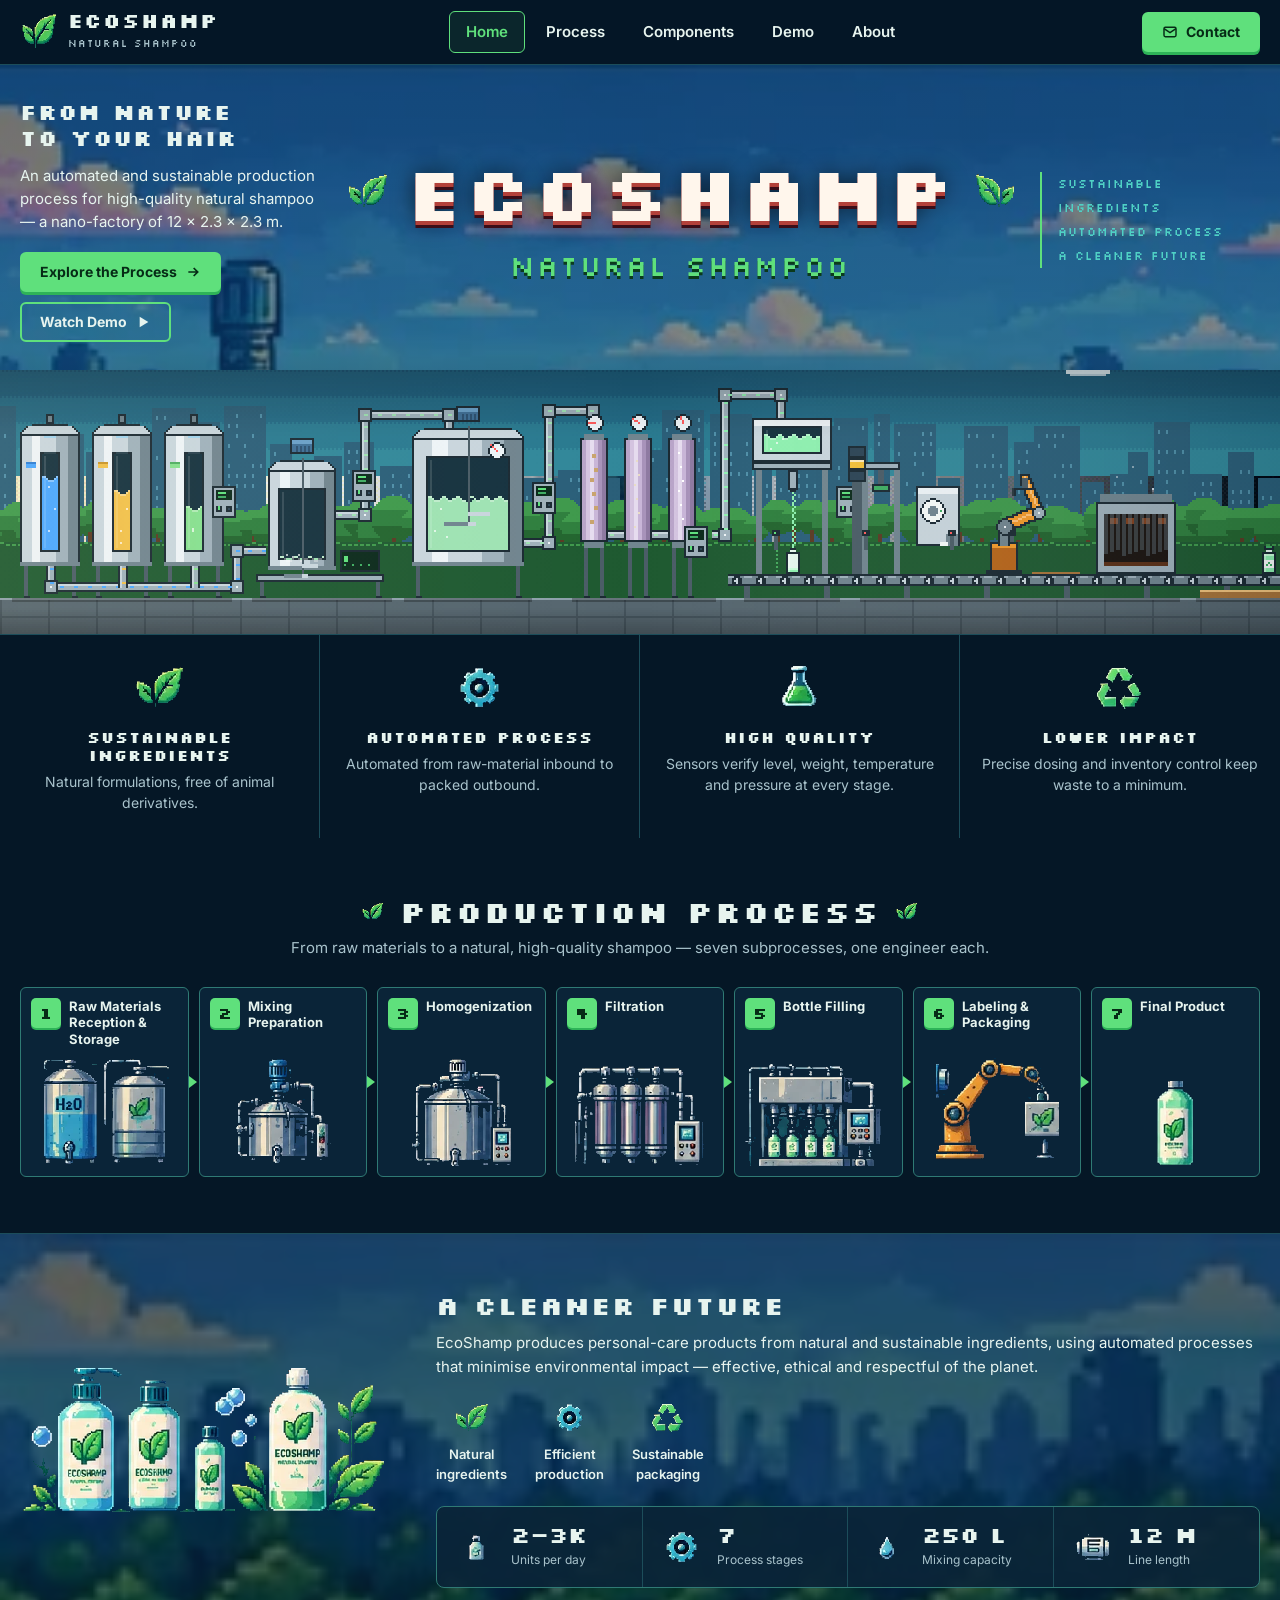
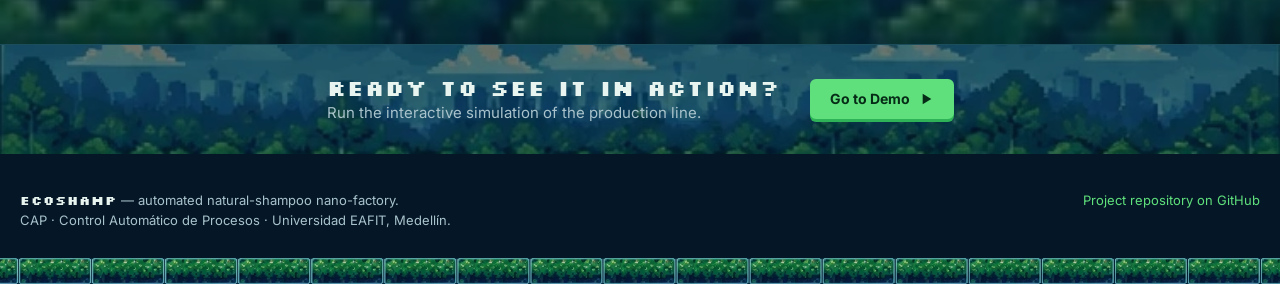
==== commit 60a4c369: "Use the procedural line on every page Move the simulation model to sim.js so the home, process, comp" ====
--- a/website/index.html
+++ b/website/index.html
@@ -12,7 +12,8 @@
 <link rel="stylesheet" href="assets/css/style.css">
 <script src="assets/js/data.js"></script>
 <script src="assets/js/common.js"></script>
-<script src="assets/js/linesim.js"></script>
+<script src="assets/js/procline.js"></script>
+<script src="assets/js/sim.js"></script>
 </head>
 <body>
 <main>
@@ -98,7 +99,7 @@
       <header><span class="num">${s.n}</span><span>${esc(s.name)}</span></header>
       <div class="art">${spriteImgs(s.n === 1 ? ['tank_h2o', 'tank_leaf'] : s.n === 6 ? ['robot_arm'] : s.n === 7 ? ['final_bottle'] : s.sprites)}</div>
     </a>`).join('');
-  lineSim($('#line-sim'));
+  autoLine($('#line-sim'));
 });
 </script>
 </body>
--- a/website/assets/css/style.css
+++ b/website/assets/css/style.css
@@ -463,43 +463,7 @@
 .mini-sel { max-width: 100%; min-width: 0; }
 @media (max-width: 1180px) { .hero-title { order: -1; } }
 
-/* ---------- Animated production line ---------- */
-.ls-host { position: relative; overflow: hidden; width: 100%; }
-.ls { position: absolute; left: 0; top: 0; transform-origin: 0 0; overflow: hidden; }
-.ls-sky { position: absolute; inset: 0; background: linear-gradient(#123f63, #1f6b92 45%, #298aa0 60%); }
-.ls-trees { position: absolute; left: 0; right: 0; bottom: 18px; height: 144px; background: url(../img/forest_strip.webp) repeat-x bottom / auto 150px; }
-.ls-pipes { position: absolute; inset: 0; width: 100%; height: 100%; }
-.ls-pipes .p { fill: none; stroke: #8fa3ae; stroke-width: 9; stroke-linejoin: round; }
-.ls-pipes .p { filter: drop-shadow(0 2px 0 #2c3d48); }
-.ls-pipes .f { fill: none; stroke: #6fd2ff; stroke-width: 3; stroke-dasharray: 6 12; stroke-linecap: round; animation: ls-flow 1s linear infinite; }
-@keyframes ls-flow { to { stroke-dashoffset: -18; } }
-.ls-belt { position: absolute; left: 0; right: 0; height: 18px; border-top: 3px solid #c9d5db; border-bottom: 3px solid #43545f;
-  background: repeating-linear-gradient(90deg, #5d707c 0 14px, #8ea2ad 14px 18px, #5d707c 18px 32px); animation: ls-belt 0.9s linear infinite; }
-@keyframes ls-belt { to { background-position: 32px 0; } }
-.ls-legs { position: absolute; left: 0; right: 0; bottom: 0; background: repeating-linear-gradient(90deg, transparent 0 60px, #6f828d 60px 68px, transparent 68px 128px) , linear-gradient(#3c5a3a, #2a4430); }
-.ls-m { position: absolute; bottom: 41px; filter: drop-shadow(0 3px 2px rgba(0,0,0,.35)); }
-.ls-m.arm { transform-origin: 30% 95%; animation: ls-arm 3.2s ease-in-out infinite; }
-@keyframes ls-arm { 0%, 100% { transform: rotate(-3deg); } 50% { transform: rotate(4deg) translateY(-2px); } }
-.ls-m.boxes { animation: ls-box 1.9s ease-in-out infinite; transform-origin: 50% 100%; }
-@keyframes ls-box { 0%, 85%, 100% { transform: scale(1); } 92% { transform: scale(1.03, .97); } }
-.ls-gear { position: absolute; width: 26px; height: 26px; animation: ls-spin 2.4s linear infinite; }
-.ls-gear.rev { animation-direction: reverse; animation-duration: 1.6s; }
-@keyframes ls-spin { to { transform: rotate(360deg); } }
-.ls-drop { position: absolute; top: 92px; width: 5px; height: 8px; border-radius: 50% 50% 50% 50% / 30% 30% 70% 70%; background: #b8f5c8; box-shadow: 0 0 5px #7ee39a; animation: ls-drop 1s ease-in infinite; }
-@keyframes ls-drop { 0% { transform: translateY(0); opacity: 0; } 15% { opacity: 1; } 100% { transform: translateY(40px); opacity: 0; } }
-.ls-led { position: absolute; width: 6px; height: 6px; background: #ff5d5d; box-shadow: 0 0 6px #ff5d5d; z-index: 2; animation: ls-led 1.1s steps(1) infinite; }
-@keyframes ls-led { 50% { background: #5fe07c; box-shadow: 0 0 6px #5fe07c; } }
-.ls-bubble { position: absolute; top: 150px; width: 7px; height: 7px; border-radius: 50%; border: 1.5px solid #d4f3ff; background: rgba(160,220,255,.35); z-index: 3; animation: ls-bub 3.5s ease-in infinite; }
-@keyframes ls-bub { 0% { transform: translateY(0); opacity: 0; } 20% { opacity: 1; } 100% { transform: translate(6px, -70px); opacity: 0; } }
-.ls-bottles { position: absolute; inset: 0; z-index: 1; }
-.ls-bottle { position: absolute; top: 176px; width: 26px; height: auto; margin-left: -13px; filter: saturate(.6) brightness(.95); }
-.ls-bottle.labeled { filter: none; }
-.ls-m { z-index: 2; }
-.ls-gear, .ls-drop { z-index: 3; }
-.ls.paused *, .ls.paused { animation-play-state: paused !important; }
-.ls img { max-width: none; }
-.ls .ls-m { width: auto; }
-.ls .ls-gear { width: 26px; }
-.ls .ls-bottle { width: 26px; }
-.ls-cloud { position: absolute; width: 64px; height: 14px; background: #e9f3f7; opacity: .85; box-shadow: 14px -8px 0 0 #e9f3f7, 32px -12px 0 2px #e9f3f7, 48px -4px 0 0 #f7c6dc, -10px 4px 0 -2px #c8dbe4; animation: ls-cloud linear infinite alternate; }
-@keyframes ls-cloud { to { transform: translateX(120px); } }
+.demo-line .lbl:last-child { transform: translateX(-85%); }
+.pl-canvas { display: block; width: 100%; height: auto; image-rendering: pixelated; image-rendering: crisp-edges; cursor: pointer; }
+.line-hotspots { overflow: hidden; }
+@media (max-width: 820px) { .hotspot .num { top: 3px; left: 2px; width: 18px; height: 18px; font-size: 10px; } }
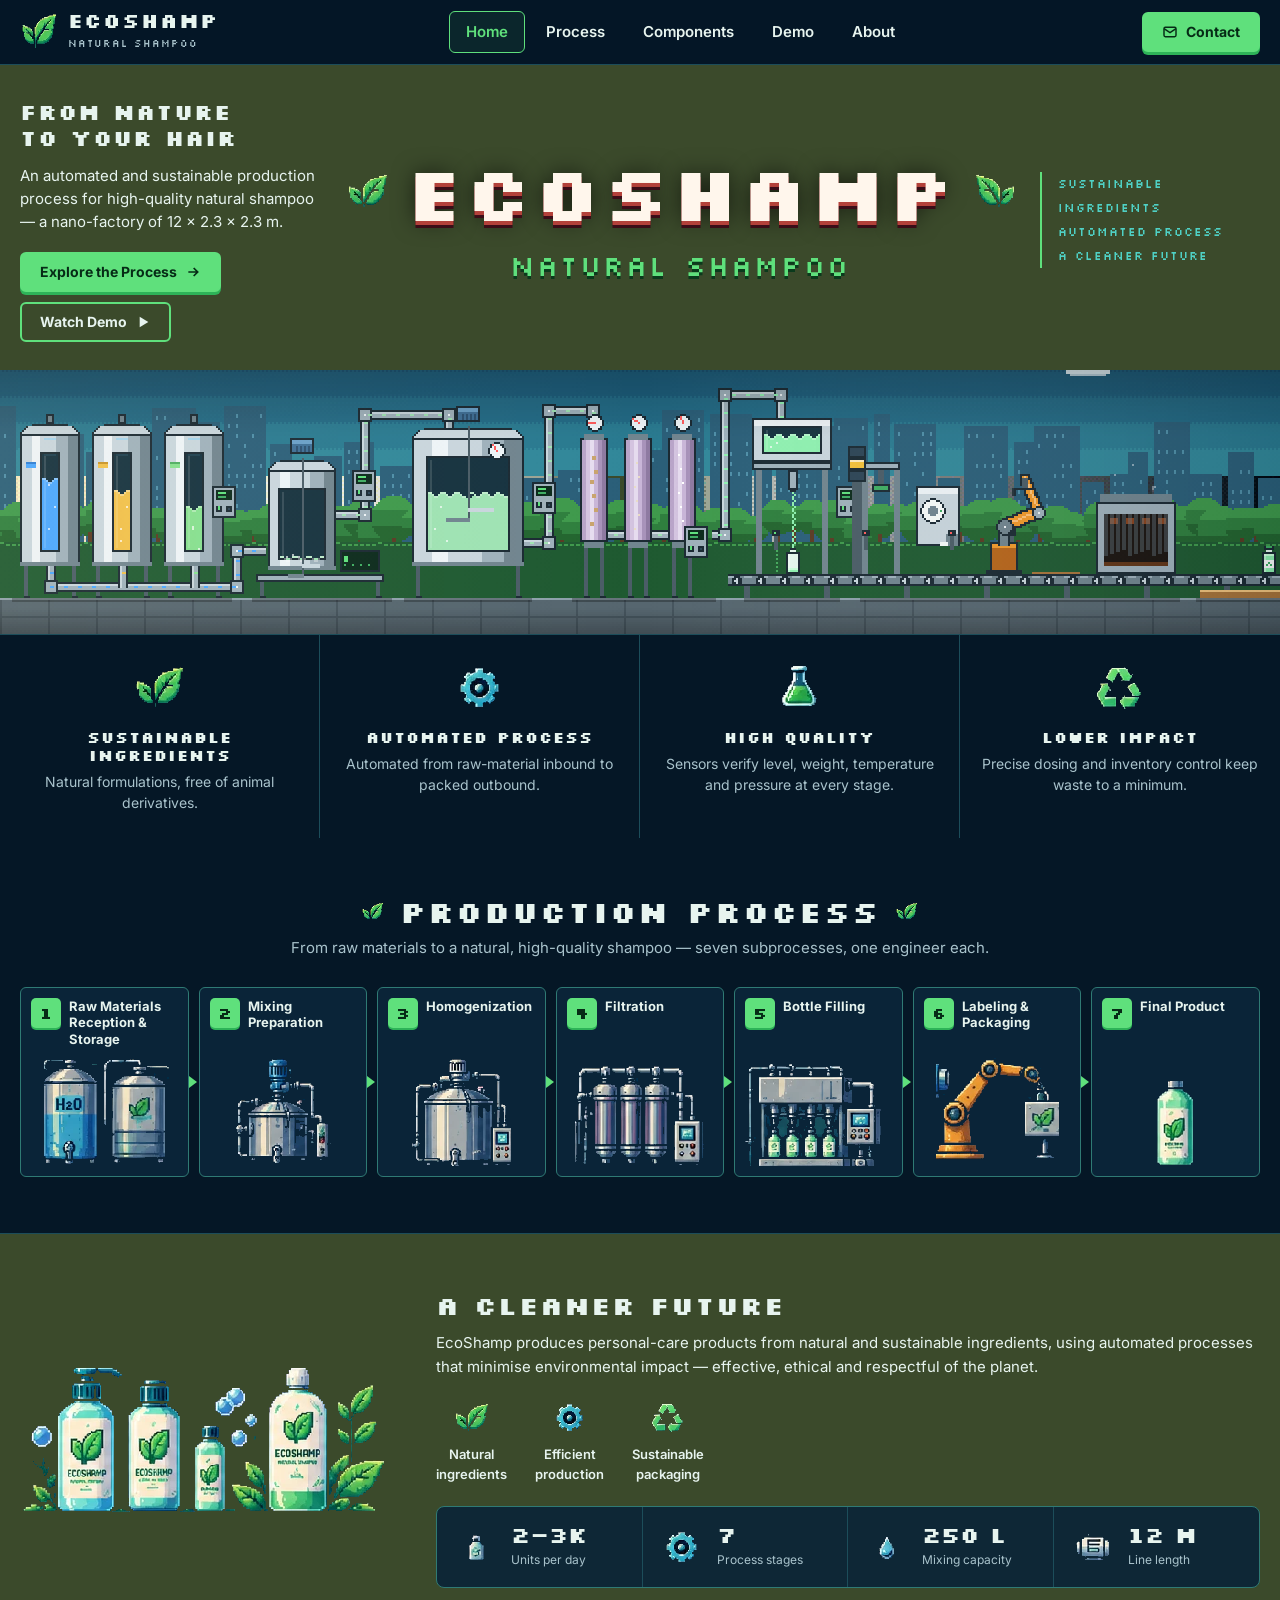
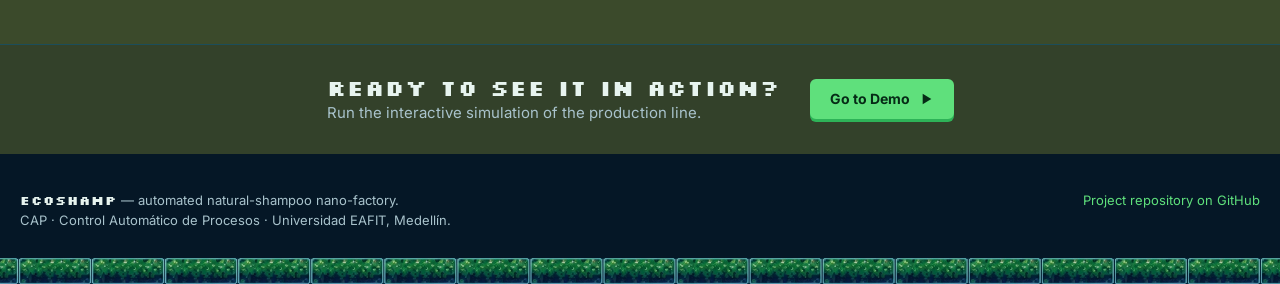
==== commit d2d5ab27: "Flat olive backgrounds and full-width line on About Replace the landscape and forest images behind t" ====
--- a/website/index.html
+++ b/website/index.html
@@ -18,7 +18,6 @@
 <body>
 <main>
   <section class="banner hero">
-    <div class="sky"></div>
     <div class="wrap">
       <div class="hero-copy">
         <h3>From nature<br>to your hair</h3>
--- a/website/assets/css/style.css
+++ b/website/assets/css/style.css
@@ -15,6 +15,8 @@
   --text: #e7f4ef;
   --text-2: #a9c3cc;
   --muted: #7896a3;
+  --olive: #3b4a2b;
+  --olive-2: #33412a;
   --radius: 6px;
   --display: "Silkscreen", "Press Start 2P", monospace;
   --body: "Inter", system-ui, -apple-system, "Segoe UI", sans-serif;
@@ -119,11 +121,9 @@
 /* ---------- Hero / banners ---------- */
 .banner {
   position: relative; overflow: hidden;
-  background: linear-gradient(#0b3552, #0a2a3f 55%, var(--bg));
+  background: var(--olive);
   border-bottom: 1px solid var(--line);
 }
-.banner .sky { position: absolute; inset: 0; background: url(../img/landscape.webp) center 30% / cover; opacity: .55; }
-.banner .sky::after { content: ""; position: absolute; inset: 0; background: linear-gradient(180deg, rgba(5,23,38,.25), rgba(5,23,38,.1) 50%, rgba(5,23,38,.9)); }
 .banner > .wrap { position: relative; }
 
 .hero .wrap { display: grid; grid-template-columns: 300px 1fr 220px; gap: 24px; align-items: center; padding-top: 34px; padding-bottom: 20px; }
@@ -177,7 +177,8 @@
 
 /* ---------- About / impact ---------- */
 .impact { position: relative; overflow: hidden; }
-.impact .bg { position: absolute; inset: 0; background: url(../img/forest_band.webp) bottom / cover; opacity: .35; }
+.impact { background: var(--olive); }
+.impact .bg { display: none; }
 .impact .wrap { position: relative; display: grid; grid-template-columns: 380px 1fr; gap: 36px; align-items: center; }
 .impact h2 { font-family: var(--display); font-size: 26px; text-transform: uppercase; letter-spacing: 1px; }
 .impact p { margin-top: 10px; color: var(--text); }
@@ -192,7 +193,8 @@
 .stat span { font-size: 12px; color: var(--text-2); }
 
 .cta { position: relative; overflow: hidden; padding: 30px 0; }
-.cta .bg { position: absolute; inset: 0; background: url(../img/forest_strip.webp) center / cover; opacity: .45; }
+.cta { background: var(--olive-2); }
+.cta .bg { display: none; }
 .cta .wrap { position: relative; display: flex; align-items: center; justify-content: center; gap: 30px; flex-wrap: wrap; text-align: left; }
 .cta h2 { font-family: var(--display); font-size: 22px; text-transform: uppercase; letter-spacing: 1px; }
 
@@ -228,7 +230,7 @@
 .inputs span { font-size: 13px; color: var(--text-2); }
 .scene {
   position: relative; border-radius: 6px; overflow: hidden; border: 1px solid var(--line-strong);
-  background: url(../img/landscape.webp) center 20% / cover;
+  background: var(--olive-2);
   display: flex; align-items: flex-end; justify-content: center; gap: 10px; padding: 26px 16px 0; min-height: 250px;
 }
 .scene::after { content: ""; position: absolute; left: 0; right: 0; bottom: 0; height: 26px; background: url(../img/conveyor_frame.webp) center / cover; opacity: .9; }
@@ -333,7 +335,7 @@
 .kpi span { font-size: 11.5px; color: var(--text-2); line-height: 1.2; display: block; }
 .demo-grid-2 { display: grid; grid-template-columns: 1fr 1.7fr 1.2fr; gap: 12px; margin-top: 12px; }
 .demo-grid-2 > .panel { padding: 14px 16px; }
-.info-scene { height: 110px; border-radius: 6px; margin-top: 10px; background: url(../img/landscape.webp) center 20% / cover; display: flex; align-items: flex-end; justify-content: center; gap: 4px; overflow: hidden; border: 1px solid var(--line-strong); }
+.info-scene { height: 110px; border-radius: 6px; margin-top: 10px; background: var(--olive-2); display: flex; align-items: flex-end; justify-content: center; gap: 4px; overflow: hidden; border: 1px solid var(--line-strong); }
 .info-scene img { max-height: 96px; width: auto; }
 .info-title { display: flex; gap: 10px; align-items: center; margin-top: 12px; font-weight: 700; font-size: 16px; }
 .info-desc { font-size: 14px; color: var(--text); margin-top: 8px; }
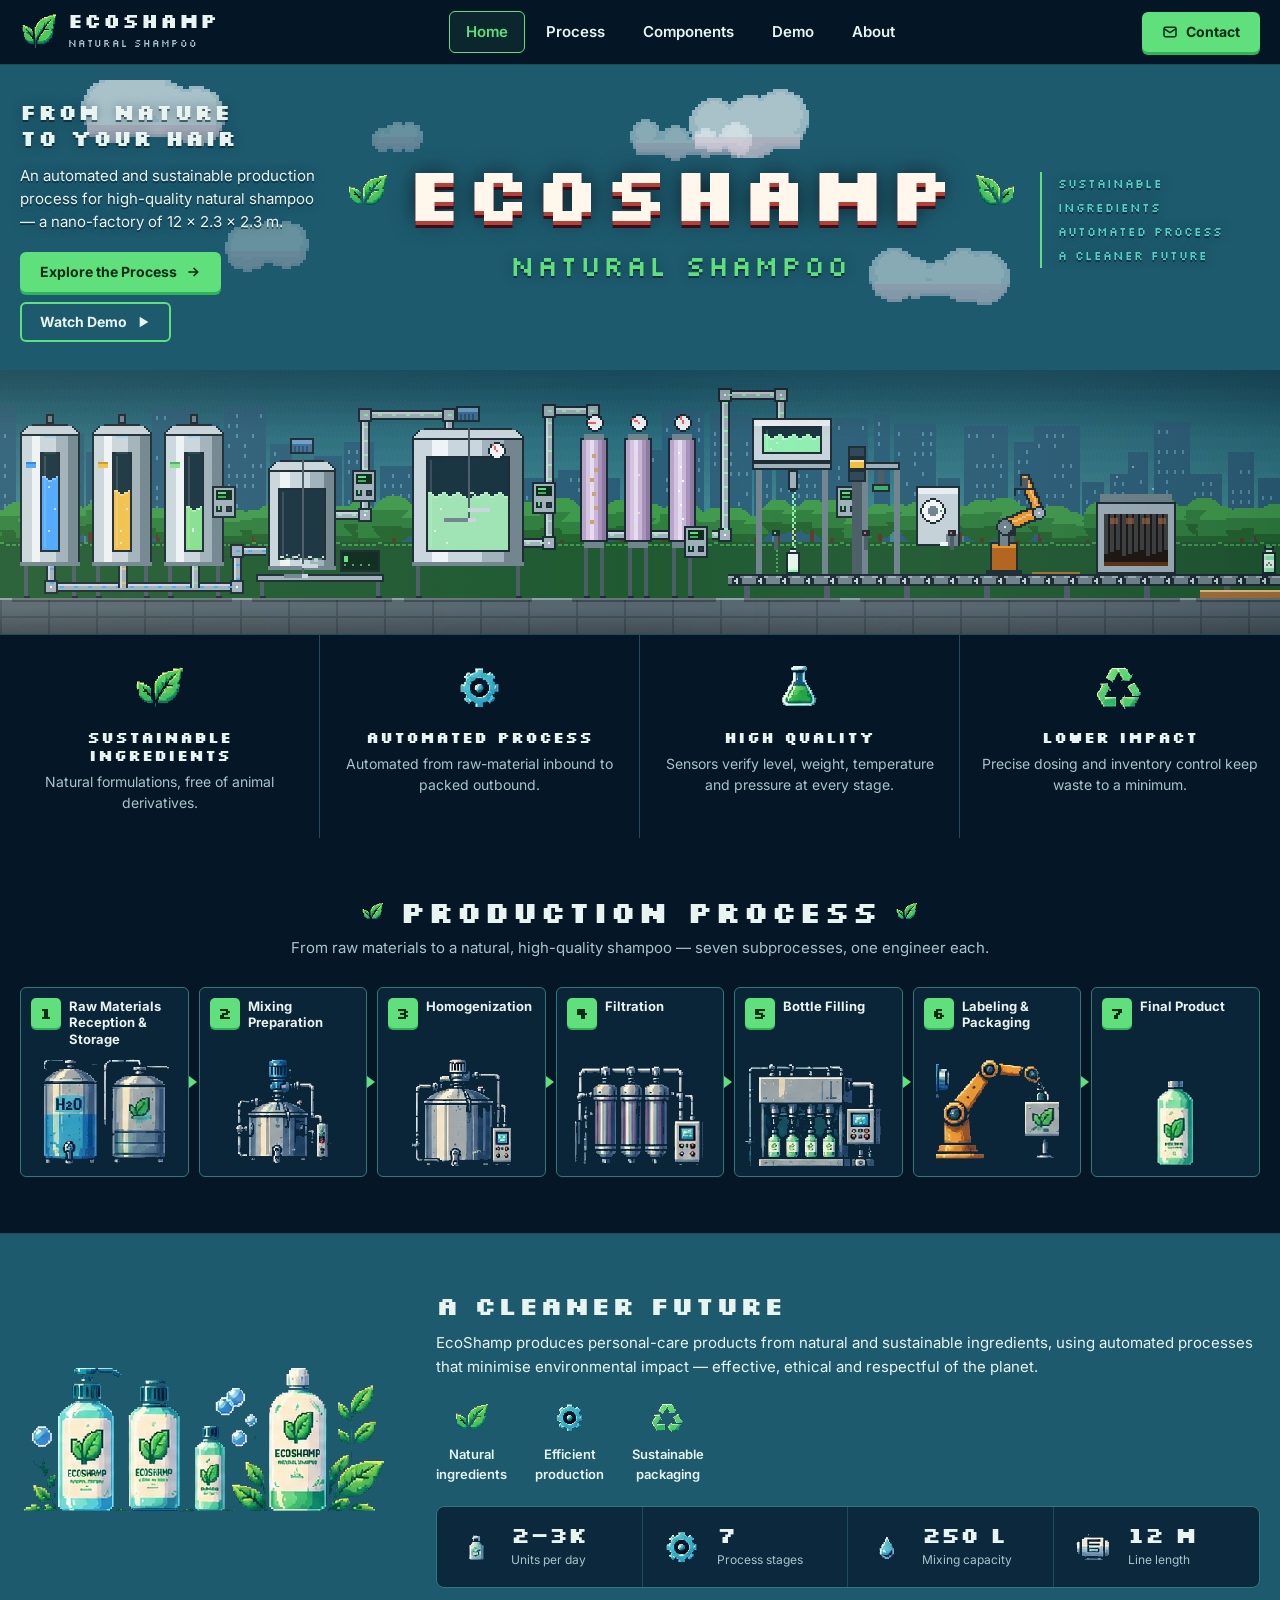
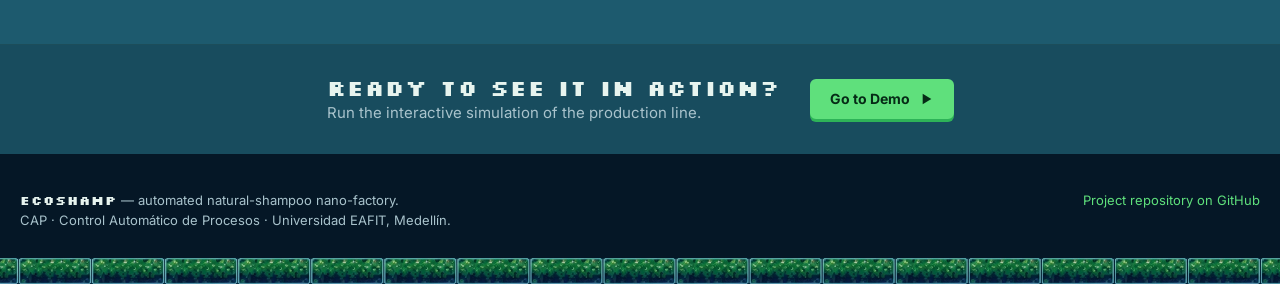
==== commit 7ba8de05: "Animated pixel sky with clouds and a passing plane behind the banners Every banner now has a pixel-a" ====
--- a/website/index.html
+++ b/website/index.html
@@ -12,6 +12,7 @@
 <link rel="stylesheet" href="assets/css/style.css">
 <script src="assets/js/data.js"></script>
 <script src="assets/js/common.js"></script>
+<script src="assets/js/sky.js"></script>
 <script src="assets/js/procline.js"></script>
 <script src="assets/js/sim.js"></script>
 </head>
--- a/website/assets/css/style.css
+++ b/website/assets/css/style.css
@@ -15,8 +15,8 @@
   --text: #e7f4ef;
   --text-2: #a9c3cc;
   --muted: #7896a3;
-  --olive: #3b4a2b;
-  --olive-2: #33412a;
+  --section: #1d5a6e;
+  --section-2: #184c5e;
   --radius: 6px;
   --display: "Silkscreen", "Press Start 2P", monospace;
   --body: "Inter", system-ui, -apple-system, "Segoe UI", sans-serif;
@@ -121,7 +121,7 @@
 /* ---------- Hero / banners ---------- */
 .banner {
   position: relative; overflow: hidden;
-  background: var(--olive);
+  background: var(--section);
   border-bottom: 1px solid var(--line);
 }
 .banner > .wrap { position: relative; }
@@ -177,7 +177,7 @@
 
 /* ---------- About / impact ---------- */
 .impact { position: relative; overflow: hidden; }
-.impact { background: var(--olive); }
+.impact { background: var(--section); }
 .impact .bg { display: none; }
 .impact .wrap { position: relative; display: grid; grid-template-columns: 380px 1fr; gap: 36px; align-items: center; }
 .impact h2 { font-family: var(--display); font-size: 26px; text-transform: uppercase; letter-spacing: 1px; }
@@ -193,7 +193,7 @@
 .stat span { font-size: 12px; color: var(--text-2); }
 
 .cta { position: relative; overflow: hidden; padding: 30px 0; }
-.cta { background: var(--olive-2); }
+.cta { background: var(--section-2); }
 .cta .bg { display: none; }
 .cta .wrap { position: relative; display: flex; align-items: center; justify-content: center; gap: 30px; flex-wrap: wrap; text-align: left; }
 .cta h2 { font-family: var(--display); font-size: 22px; text-transform: uppercase; letter-spacing: 1px; }
@@ -230,7 +230,7 @@
 .inputs span { font-size: 13px; color: var(--text-2); }
 .scene {
   position: relative; border-radius: 6px; overflow: hidden; border: 1px solid var(--line-strong);
-  background: var(--olive-2);
+  background: var(--section-2);
   display: flex; align-items: flex-end; justify-content: center; gap: 10px; padding: 26px 16px 0; min-height: 250px;
 }
 .scene::after { content: ""; position: absolute; left: 0; right: 0; bottom: 0; height: 26px; background: url(../img/conveyor_frame.webp) center / cover; opacity: .9; }
@@ -335,7 +335,7 @@
 .kpi span { font-size: 11.5px; color: var(--text-2); line-height: 1.2; display: block; }
 .demo-grid-2 { display: grid; grid-template-columns: 1fr 1.7fr 1.2fr; gap: 12px; margin-top: 12px; }
 .demo-grid-2 > .panel { padding: 14px 16px; }
-.info-scene { height: 110px; border-radius: 6px; margin-top: 10px; background: var(--olive-2); display: flex; align-items: flex-end; justify-content: center; gap: 4px; overflow: hidden; border: 1px solid var(--line-strong); }
+.info-scene { height: 110px; border-radius: 6px; margin-top: 10px; background: var(--section-2); display: flex; align-items: flex-end; justify-content: center; gap: 4px; overflow: hidden; border: 1px solid var(--line-strong); }
 .info-scene img { max-height: 96px; width: auto; }
 .info-title { display: flex; gap: 10px; align-items: center; margin-top: 12px; font-weight: 700; font-size: 16px; }
 .info-desc { font-size: 14px; color: var(--text); margin-top: 8px; }
@@ -460,7 +460,7 @@
 
 /* keep grid children from forcing horizontal overflow */
 .demo-grid > *, .demo-grid-2 > *, .sd-body > *, .comp-layout > *, .about-grid > *, .stepper > * { min-width: 0; }
-.step span:last-child { min-width: 0; overflow-wrap: anywhere; }
+.step span:last-child { min-width: 0; overflow-wrap: normal; word-break: normal; hyphens: manual; }
 .head-row { flex-wrap: wrap; }
 .mini-sel { max-width: 100%; min-width: 0; }
 @media (max-width: 1180px) { .hero-title { order: -1; } }
@@ -469,3 +469,7 @@
 .pl-canvas { display: block; width: 100%; height: auto; image-rendering: pixelated; image-rendering: crisp-edges; cursor: pointer; }
 .line-hotspots { overflow: hidden; }
 @media (max-width: 820px) { .hotspot .num { top: 3px; left: 2px; width: 18px; height: 18px; font-size: 10px; } }
+.sky-canvas { position: absolute; inset: 0; width: 100%; height: 100%; image-rendering: pixelated; pointer-events: none; z-index: 0; }
+.banner > :not(.sky-canvas) { position: relative; z-index: 1; }
+.banner h1, .banner h3, .banner p, .banner .title-sub, .banner .hero-tags { text-shadow: 0 2px 0 rgba(5, 23, 38, .55), 0 0 12px rgba(5, 23, 38, .35); }
+.banner .title-xl { text-shadow: 0 4px 0 #b3413a, 0 7px 0 #3b0d18, 0 0 22px rgba(0,0,0,.6); }
